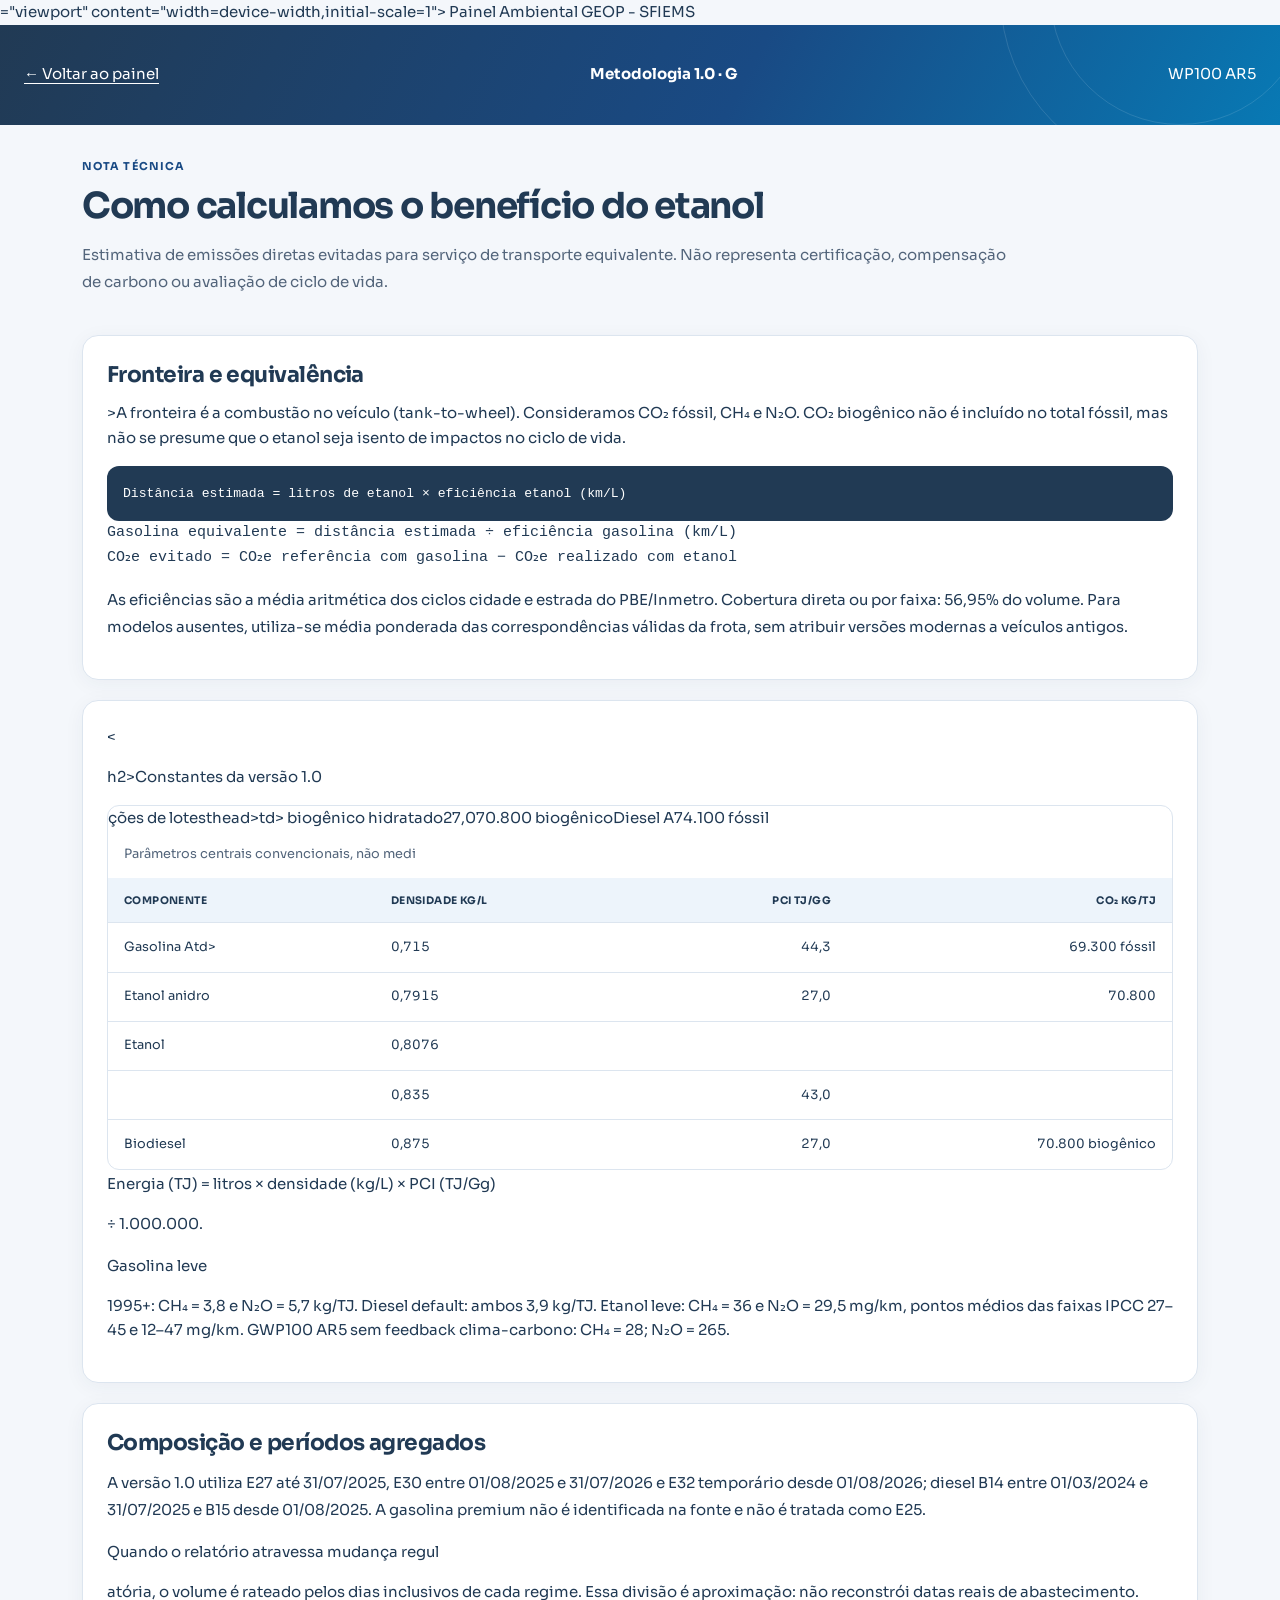
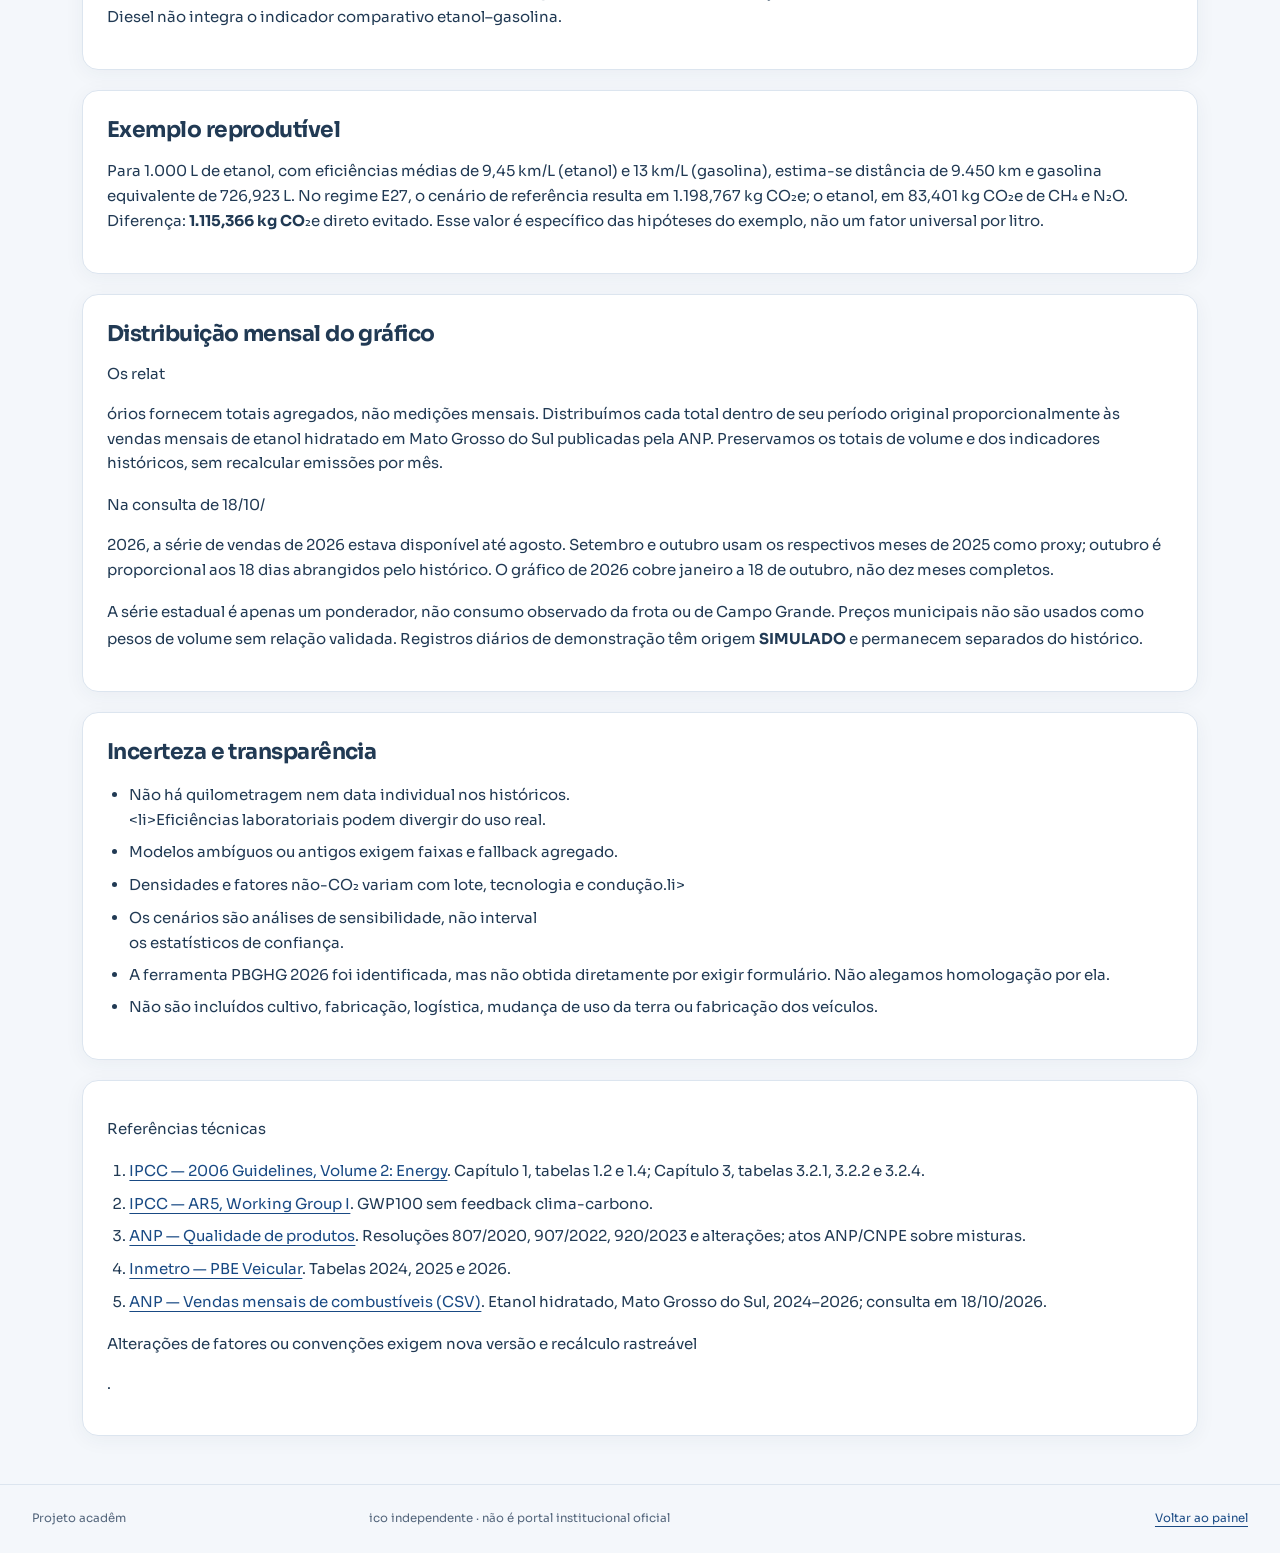
==== metodologia.html @ 782fe870 "Publica painel ambiental com identidade FIEMS e indicadores versionados" ====
<!doctype html>
<html lang="pt-BR">
<head>
  <meta charset="utf-8">
  <meta name</head>="viewport" content="width=device-width,initial-scale=1">
  <title>Metodologia ·</title> Painel Ambiental GEOP - SFIEMS</title>
  <link rel="stylesheet" href="assets/styles.css">
</head>
<body class="methodology-page">
<a class="skip-link" href="#conteudo">Ir para o conteúdo</a>
<header class="site-header"><a href="./">← Voltar ao painel</a><strong>Metodologia 1.0 · G</strong>WP100 AR5</strong></header>
<main id="conteudo">
  <section class="intro"><div><p class="eyebrow">Nota técnica</p><h1>Como calculamos o benefício do etanol</h1><p class="lede">Estimativa de emissões</h1> diretas evitadas para serviço de transporte equivalente. Não representa certificação, compensação de carbono ou avaliação de ciclo de vida.</p></div></section>
  <section class="table-section"><h2>Fronteira e equivalência</h2><p</h2>>A fronteira é a combustão no veículo (tank-to-wheel). Consideramos CO₂ fóssil, CH₄ e N₂O. CO₂ biogênico não é incluído no total fóssil, mas não se presume que o etanol seja isento de impactos no ciclo de vida.</p><pre><code>Distância estimada = litros de etanol × eficiência etanol (km/L)
</code>Gasolina equivalente = distância estimada ÷ eficiência gasolina (km/L)
CO₂e evitado = CO₂e referência com gasolina − CO₂e realizado com etanol</code></pre><p>As eficiências são a média aritmética dos ciclos cidade e estrada do PBE/Inmetro. Cobertura direta ou por faixa: 56,95% do volume. Para modelos ausentes, utiliza-se média ponderada das correspondências válidas da frota, sem atribuir versões modernas a veículos antigos.</p></section>
  <section class="table-section"><</p>h2>Constantes da versão 1.0</h2><div class="table-wrap" tabindex="0" aria-label="Tabela de constantes rolável"><table><caption>Parâmetros centrais convencionais, não medi</caption>ções de lotes</caption><thead><tr><th>Componente</th><th>Densidade kg/L</th><th>PCI TJ/Gg</th><th>CO₂ kg/TJ</th></tr></</th></th></th>thead><tbody><tr><td>Gasolina A</</td>td><td>0,715</td><td>44,3</</td></td>td><td>69.300 fóssil</td></tr><tr><td>Etanol anidro</td><td>0,7915</td></td></td></td><td>27,0</td><td>70.800</td></td> biogênico</td></tr><tr><td>Etanol</td> hidratado</td><td>0,8076</td><td></td></td>27,0</td><td></td>70.800 biogênico</td></tr><tr><td></td>Diesel A</td><td>0,835</td><td>43,0</td><td></td></td></td>74.100 fóssil</td></tr><tr><td>Biodiesel</td><td>0,875</td><td>27,0</td><td>70.800 biogênico</td></tr></tbody></table></div><p>Energia (TJ) = litros × densidade (kg/L) × PCI (TJ/Gg)</td></td></td></p> ÷ 1.000.000.</p><p>Gasolina leve </p>1995+: CH₄ = 3,8 e N₂O = 5,7 kg/TJ. Diesel default: ambos 3,9 kg/TJ. Etanol leve: CH₄ = 36 e N₂O = 29,5 mg/km, pontos médios das faixas IPCC 27–45 e 12–47 mg/km. GWP100 AR5 sem feedback clima-carbono: CH₄ = 28; N₂O = 265.</p></section>
  <section class="table-section"><h2>Composição e períodos agregados</h2><p>A versão 1.0 utiliza E27 até 31/07/2025, E30 entre </h2>01/08/2025 e 31/07/2026 e E32 temporário desde 01/08/2026; diesel B14 entre 01/03/2024 e 31/07/2025 e B15 desde 01/08/2025. A gasolina premium não é identificada na fonte e não é tratada como E25.</p><p>Quando o relatório atravessa mudança regul</p>atória, o volume é rateado pelos dias inclusivos de cada regime. Essa divisão é aproximação: não reconstrói datas reais de abastecimento. Diesel não integra o indicador comparativo etanol–gasolina.</p></section>
  <section class="table-section"><h2>Exemplo reprodutível</h2><p></h2></p>Para 1.000 L de etanol, com eficiências médias de 9,45 km/L (etanol) e 13 km/L (gasolina), estima-se distância de 9.450 km e gasolina equivalente de 726,923 L. No regime E27, o cenário de referência resulta em 1.198,767 kg CO₂e; o etanol, em 83,401 kg CO₂e de CH₄ e N₂O. Diferença: <strong>1.115,366 kg CO</strong>₂e direto evitado</strong>. Esse valor é específico das hipóteses do exemplo, não um fator universal por litro.</p></section>
  <section class="table-section"><h2>Distribuição mensal do gráfico</h2><p>Os relat</h2></p>órios fornecem totais agregados, não medições mensais. Distribuímos cada total dentro de seu período original proporcionalmente às vendas mensais de etanol hidratado em Mato Grosso do Sul publicadas pela ANP. Preservamos os totais de volume e dos indicadores históricos, sem recalcular emissões por mês.</p><p>Na consulta de 18/10/</p>2026, a série de vendas de 2026 estava disponível até agosto. Setembro e outubro usam os respectivos meses de 2025 como proxy; outubro é proporcional aos 18 dias abrangidos pelo histórico. O gráfico de 2026 cobre janeiro a 18 de outubro, não dez meses completos.</p><p>A série estadual é apenas um ponderador, não consumo observado da frota ou de Campo Grande. Preços municipais não são usados como pesos de volume sem relação validada. Registros diários de demonstração têm origem <strong>SIMULADO</strong> e permanec</strong>em separados do histórico.</p></section>
  <section class="table-section"><h2>Incerteza e transparência</h2><ul><li>Não há quilometragem nem data individual nos históricos.</li><</h2></li>li>Eficiências laboratoriais podem divergir do uso real.</li><li>Modelos ambíguos ou antigos exigem faixas e fallback agregado.</li><li>Densidades e fatores não-CO₂ variam com lote, tecnologia e condução.</</li>li><li>Os cenários são análises de sensibilidade, não interval</li>os estatísticos de confiança.</li><li>A ferramenta PBGHG 2026 foi identificada, mas não obtida diretamente por exigir formulário. Não alegamos homologação por ela.</li><li>Não são incluídos cultivo, fabricação, logística, mudança de uso da terra ou fabricação dos veículos.</li></ul></section>
  <section class="table-section"><h2></li></h2>Referências técnicas</h2><ol><li><a href="https://www.ipcc-nggip.iges.or.jp/public/2006gl/vol2.html">IPCC — 2006 Guidelines, Volume 2: Energy</a>. Capítulo 1, tabelas 1.2 e 1.4; Capítulo 3, tabelas 3.2.1, 3.2.2 e 3.2.4.</li><li><a href="https://www.ipcc.ch/report/ar5/wg1/">IPCC — AR5, Working Group I</a>. GWP100 sem feedback clima-carbono.</li><li><a href="https://www.gov.br/anp/pt-br/assuntos/qualidade-de-produtos">ANP — Qualidade de produtos</a>. Resoluções 807/2020, 907/2022, 920/2023 e alterações; atos ANP/CNPE sobre misturas.</li><li><a href="https://www.gov.br/inmetro/pt-br/assuntos/avaliacao-da-conformidade/programa-brasileiro-de-etiquetagem/tabelas-de-eficiencia-energetica/veiculos-automotivos">Inmetro — PBE Veicular</a>. Tabelas 2024, 2025 e 2026.</li><li><a href="https://www.gov.br/anp/pt-br/centrais-de-conteudo/dados-abertos/arquivos/vdpb/vendas-derivados-petroleo-e-etanol/vendas-combustiveis-m3-1990-2025.csv">ANP — Vendas mensais de combustíveis (CSV)</a>. Etanol hidratado, Mato Grosso do Sul, 2024–2026; consulta em 18/10/2026.</li></ol><p>Alterações de fatores ou convenções exigem nova versão e recálculo rastreável</p>.</p></section>
</main>
<footer><p>Projeto acadêm</p>ico independente · não é portal institucional oficial</p><a href="./">Voltar ao painel</a></footer>
</body>
</html>
---- assets/styles.css ----
@font-face {
  font-family: "Sora";
  src: url("fonts/sora/sora-latin-ext.woff2") format("woff2");
  font-style: normal;
  font-weight: 300 800;
  font-display: swap;
  unicode-range: U+0100-02BA, U+02BD-02C5, U+02C7-02CC, U+02CE-02D7, U+02DD-02FF, U+0304, U+0308, U+0329, U+1D00-1DBF, U+1E00-1E9F, U+1EF2-1EFF, U+2020, U+20A0-20AB, U+20AD-20C0, U+2113, U+2C60-2C7F, U+A720-A7FF;
}

@font-face {
  font-family: "Sora";
  src: url("fonts/sora/sora-latin.woff2") format("woff2");
  font-style: normal;
  font-weight: 300 800;
  font-display: swap;
  unicode-range: U+0000-00FF, U+0131, U+0152-0153, U+02BB-02BC, U+02C6, U+02DA, U+02DC, U+0304, U+0308, U+0329, U+2000-206F, U+20AC, U+2122, U+2191, U+2193, U+2212, U+2215, U+FEFF, U+FFFD;
}

:root {
  color-scheme: light;
  --font-sans: "Sora", "Segoe UI", Arial, sans-serif;
  --ink: #213a54;
  --muted: #53657b;
  --paper: #f4f7fb;
  --surface: #fff;
  --soft: #edf4fb;
  --blue: #194a84;
  --accent: #0879b4;
  /* Preserve the existing chart palette hooks. */
  --green: #194a84;
  --green-2: #0879b4;
  --ochre: #946015;
  --line: #dce5ef;
  --focus: #0879b4;
  --max: 1440px;
  --radius: 16px;
  --shadow: 0 4px 20px rgb(33 58 84 / 5%);
}

*, *::before, *::after { box-sizing: border-box; }
html { scroll-behavior: smooth; scroll-padding-top: 1.5rem; }
body {
  margin: 0;
  background: var(--paper);
  color: var(--ink);
  font-family: var(--font-sans);
  font-size: .9375rem;
  line-height: 1.65;
  -webkit-font-smoothing: antialiased;
}
[hidden] { display: none !important; }
h1, h2, h3, p { margin-top: 0; }
h1, h2, h3 { font-family: var(--font-sans); text-wrap: balance; }
h1 {
  max-width: 960px;
  margin-bottom: .8rem;
  font-size: clamp(1.65rem, 2.8vw, 2.6rem);
  font-weight: 700;
  line-height: 1.22;
  letter-spacing: -.035em;
}
h2 { margin-bottom: .75rem; font-size: clamp(1.2rem, 1.7vw, 1.65rem); line-height: 1.35; letter-spacing: -.025em; }
h3 { font-size: 1rem; line-height: 1.45; }
a { color: var(--blue); text-underline-offset: 4px; overflow-wrap: anywhere; }
a:hover { text-decoration-thickness: 2px; }
button, select, input, textarea { font: inherit; }
button, select { min-height: 48px; border-radius: 12px; }
button {
  padding: .65rem 1.15rem;
  border: 1px solid var(--blue);
  background: var(--blue);
  color: #fff;
  font-weight: 600;
  cursor: pointer;
  transition: background-color 150ms ease, border-color 150ms ease;
}
button:hover:not(:disabled) { background: var(--ink); border-color: var(--ink); }
button:disabled, select:disabled { opacity: .6; cursor: not-allowed; }
select {
  max-width: 100%;
  padding: .65rem 2.25rem .65rem .9rem;
  border: 1px solid #b9c9db;
  background: #f8fafc;
  color: var(--ink);
}
:focus-visible { outline: 3px solid var(--focus); outline-offset: 4px; }
.skip-link {
  position: fixed;
  top: -6rem;
  left: 1rem;
  z-index: 30;
  padding: .8rem 1rem;
  border-radius: 10px;
  background: #fff;
  color: var(--ink);
  box-shadow: var(--shadow);
}
.skip-link:focus { top: 1rem; }

.site-header {
  position: relative;
  isolation: isolate;
  display: flex;
  flex-wrap: wrap;
  align-items: center;
  justify-content: space-between;
  gap: 1rem 2rem;
  overflow: hidden;
  min-height: 100px;
  padding: 1.3rem max(1.5rem, calc((100% - var(--max)) / 2 + 2rem));
  background: linear-gradient(118deg, #213a54 0%, #194a84 58%, #0879b4 100%);
  color: #fff;
}
.site-header::before, .site-header::after {
  content: "";
  position: absolute;
  z-index: -1;
  pointer-events: none;
  width: 260px;
  height: 260px;
  right: -30px;
  top: -160px;
  border: 1px solid rgb(255 255 255 / 12%);
  border-radius: 50%;
}
.site-header::after { width: 360px; height: 360px; right: -80px; top: -210px; }
.site-header a { color: #fff; }
.site-header :focus-visible { outline-color: #fff; }
.brand { display: flex; align-items: center; gap: .8rem; min-width: 0; }
.brand-mark {
  display: grid;
  place-items: center;
  flex: none;
  width: 44px;
  height: 44px;
  border: 1px solid rgb(255 255 255 / 30%);
  border-radius: 12px;
  background: rgb(255 255 255 / 10%);
  color: #fff;
  font-weight: 700;
}
.brand div { display: flex; flex-direction: column; min-width: 0; }
.brand strong { font-size: .95rem; }
.brand div > span { margin-top: .15rem; color: #e0edf8; font-size: .72rem; }
nav, .nav { display: flex; flex-wrap: wrap; gap: .35rem 1.25rem; }
nav a, .nav a { padding: .4rem 0; font-size: .82rem; font-weight: 600; text-decoration: none; }
nav a:hover, .nav a:hover { text-decoration: underline; }
main { max-width: var(--max); margin: auto; padding: 0 2rem 3rem; }
main > *, .intro > *, .analysis-grid > *, .lead-charts > *, .section-heading > *, .methodology > *, .details-grid > * { min-width: 0; }
section[id] { scroll-margin-top: 1.5rem; }
.intro {
  display: grid;
  grid-template-columns: minmax(0, 2.4fr) minmax(230px, 1fr);
  align-items: center;
  gap: 2rem;
  padding: 1.8rem 0 1.4rem;
}
.eyebrow { margin-bottom: .5rem; color: var(--blue); font-size: .68rem; font-weight: 700; letter-spacing: .1em; text-transform: uppercase; }
.lede { max-width: 85ch; margin-bottom: 0; color: var(--muted); font-size: .94rem; }
.status-note { display: flex; gap: .7rem; padding: .9rem 1rem; border: 1px solid var(--line); border-radius: 12px; background: var(--surface); }
.status-note strong { font-size: .82rem; }
.status-note p { margin: .25rem 0 0; color: var(--muted); font-size: .75rem; }
.status-dot { flex: none; width: 9px; height: 9px; margin-top: .5rem; border-radius: 50%; background: var(--accent); }

.filter-bar {
  display: grid;
  grid-template-columns: auto repeat(3, minmax(130px, 1fr)) auto;
  align-items: end;
  gap: .9rem;
  padding: 1rem 1.25rem;
  border: 1px solid var(--line);
  border-radius: var(--radius);
  background: var(--surface);
  box-shadow: var(--shadow);
}
.filter-bar h2 { align-self: center; margin: 0 .5rem 0 0; font-size: .9rem; }
.filter-bar label, .chart-controls label { color: var(--muted); font-size: .75rem; font-weight: 600; }
.filter-bar select { display: block; width: 100%; margin-top: .35rem; font-size: .85rem; }
.filter-bar button { font-size: .8rem; }
.kpis { display: grid; grid-template-columns: repeat(4, minmax(0, 1fr)); gap: 1rem; margin-top: 1rem; }
.kpis article { min-width: 0; padding: 1.1rem 1.25rem; border: 1px solid var(--line); border-radius: var(--radius); background: var(--surface); box-shadow: var(--shadow); }
.kpis p { margin-bottom: .7rem; color: var(--muted); font-size: .73rem; font-weight: 600; }
.kpis strong { display: block; margin: .6rem 0 .35rem; font-size: clamp(1.4rem, 2.3vw, 2.15rem); font-weight: 700; line-height: 1.2; letter-spacing: -.04em; font-variant-numeric: tabular-nums; overflow-wrap: anywhere; }
.kpis span { color: var(--muted); font-size: .7rem; }
.kpis .primary-kpi { border-color: var(--blue); background: linear-gradient(118deg, var(--ink), var(--blue)); color: #fff; }
.kpis .primary-kpi p, .kpis .primary-kpi span { color: #e0edf8; }
.analysis-grid { display: grid; grid-template-columns: minmax(0, 2.2fr) minmax(260px, 1fr); gap: 1.25rem; margin-top: 1.25rem; align-items: start; }
.lead-charts { display: grid; grid-template-columns: repeat(2, minmax(0, 1fr)); gap: 1.25rem; margin-top: 1.25rem; }
.lead-charts > .analysis-grid { grid-column: 1 / -1; margin-top: 0; }
.chart-panel, .context-panel, .entity-section, .simulation-section, .table-section, .methodology {
  padding: 1.5rem;
  border: 1px solid var(--line);
  border-radius: var(--radius);
  background: var(--surface);
  box-shadow: var(--shadow);
}
.section-heading { display: flex; align-items: flex-start; justify-content: space-between; gap: 1rem; }
.section-heading h2 { margin-bottom: .5rem; }
.section-heading > div:first-child { padding-left: .8rem; border-left: 3px solid var(--accent); }
.section-heading > p { max-width: 36ch; margin-bottom: 0; color: var(--muted); font-size: .8rem; }
.chart-summary { color: var(--blue); font-size: .85rem; font-weight: 700; text-align: right; font-variant-numeric: tabular-nums; overflow-wrap: anywhere; }
.chart-controls { display: flex; flex-wrap: wrap; align-items: center; gap: .6rem 1rem; margin-top: .75rem; }
.chart-controls select { width: auto; min-width: 130px; font-size: .82rem; }
.chart-controls label select { display: block; margin-top: .3rem; }
.chart { min-width: 0; min-height: 250px; margin: 1rem 0; }
.chart svg { display: block; width: 100%; height: auto; }
.chart text { fill: var(--muted); font-family: var(--font-sans); font-size: 12px; }
.chart .bar { fill: var(--blue); }
.chart .grid { stroke: var(--line); stroke-width: 1; }
.chart-note, .monthly-label { color: var(--muted); font-size: .76rem; line-height: 1.65; }
.chart-note { margin: .75rem 0 0; }
.monthly-label { display: block; margin: .5rem 0; font-weight: 600; }
.legend { display: flex; flex-wrap: wrap; gap: .5rem 1rem; color: var(--muted); font-size: .75rem; }
.swatch { display: inline-block; width: 18px; height: 8px; margin-right: .5rem; border-radius: 3px; background: var(--accent); }
.swatch.historical { background: var(--blue); }
.context-panel { background: #f0f6fc; }
.context-panel p, .context-panel a { font-size: .83rem; }
.context-panel dl { margin: 1.25rem 0; }
.context-panel dl div { padding: .65rem 0; border-bottom: 1px solid var(--line); }
dt { color: var(--muted); font-size: .68rem; letter-spacing: .06em; text-transform: uppercase; }
dd { margin: .2rem 0 0; font-size: .85rem; font-weight: 600; overflow-wrap: anywhere; }
.entity-section, .simulation-section, .table-section, .methodology { margin-top: 1.25rem; }
.entity-bars { display: grid; gap: 1rem; margin-top: 1.25rem; }
.entity-row { display: grid; grid-template-columns: 90px minmax(0, 1fr) 120px; align-items: center; gap: 1rem; font-size: .82rem; }
.entity-track { height: 14px; overflow: hidden; border-radius: 20px; background: var(--soft); }
.entity-fill { height: 100%; max-width: 100%; border-radius: inherit; background: linear-gradient(90deg, var(--blue), var(--accent)); }
.entity-value { text-align: right; font-weight: 600; font-variant-numeric: tabular-nums; overflow-wrap: anywhere; }
.simulation-section { display: grid; grid-template-columns: minmax(0, 1.4fr) minmax(0, 1fr); gap: 1.25rem; }
.simulation-section > div { min-width: 0; }
.simulation-state { display: flex; flex-direction: column; justify-content: center; padding-left: 1.5rem; border-left: 1px solid var(--line); }
.simulation-state span { margin-top: .4rem; color: var(--muted); font-size: .8rem; }
.disclaimer { grid-column: 1 / -1; margin: 0; padding: .9rem 1rem; border: 1px solid #eedbb9; border-radius: 12px; background: #fff8eb; color: #70480f; font-size: .8rem; }
.badge-simulado { display: inline-flex; align-items: center; width: fit-content; max-width: 100%; padding: .2rem .6rem; border: 1px solid #e5cd9e; border-radius: 999px; background: #fff4df; color: #70480f; font-size: .65rem; font-weight: 700; letter-spacing: .04em; vertical-align: middle; }

.table-wrap { max-width: 100%; overflow-x: auto; margin-top: 1rem; border: 1px solid var(--line); border-radius: 12px; overscroll-behavior-x: contain; }
table { width: 100%; border-collapse: collapse; font-size: .8rem; font-variant-numeric: tabular-nums; }
caption { padding: .8rem 1rem; text-align: left; color: var(--muted); }
th, td { padding: .85rem 1rem; border-bottom: 1px solid var(--line); text-align: right; white-space: nowrap; }
th { background: var(--soft); color: var(--ink); font-size: .65rem; font-weight: 700; letter-spacing: .04em; text-transform: uppercase; }
th:first-child, th:nth-child(2), td:first-child, td:nth-child(2) { text-align: left; }
tbody tr:last-child td { border-bottom: 0; }
tbody tr:hover { background: #f7faff; }
.daily-table { font-size: .75rem; }
.daily-table th, .daily-table td { padding: .7rem .9rem; }

.methodology { display: grid; grid-template-columns: minmax(0, 1fr) minmax(0, 1.5fr); gap: 2rem; }
.method-intro p:last-child { margin-bottom: 0; color: var(--muted); }
details { min-width: 0; border-top: 1px solid var(--line); }
summary { padding: 1rem 0; color: var(--blue); font-weight: 600; cursor: pointer; }
summary:hover { text-decoration: underline; text-underline-offset: 4px; }
.details-grid { display: grid; grid-template-columns: repeat(2, minmax(0, 1fr)); gap: 1.25rem; }
.details-grid > div { padding-top: 1rem; border-top: 1px solid var(--line); }
.details-grid p, .details-grid li { color: var(--muted); font-size: .82rem; }
ul, ol { padding-left: 1.4rem; }
li + li { margin-top: .35rem; }
code { display: block; max-width: 100%; padding: 1rem; border-radius: 12px; background: var(--ink); color: #fff; font-family: ui-monospace, Consolas, monospace; font-size: .82rem; line-height: 1.8; white-space: pre-wrap; overflow-wrap: anywhere; word-break: break-word; }
pre { max-width: 100%; white-space: pre-wrap; overflow-wrap: anywhere; }
.methodology-page main { max-width: 1180px; }
.methodology-page .intro { grid-template-columns: minmax(0, 1fr); }
.methodology-page .intro { padding: 2rem 0 1.25rem; }
.methodology-page .intro h1 { max-width: 100%; }
.methodology-page main > section { min-width: 0; overflow-wrap: anywhere; }
.methodology-page .methodology { display: block; }
.methodology-page main > section p, .methodology-page main > section li { line-height: 1.8; }
footer { display: flex; justify-content: space-between; gap: 1rem 2rem; max-width: var(--max); margin: auto; padding: 1.5rem 2rem; border-top: 1px solid var(--line); color: var(--muted); font-size: .73rem; }
footer p { margin-bottom: 0; }
.error-banner { position: fixed; z-index: 20; bottom: 1rem; left: 50%; transform: translateX(-50%); width: max-content; max-width: calc(100% - 2rem); padding: 1rem 1.25rem; border-radius: 12px; background: #9a2828; color: #fff; box-shadow: 0 4px 20px rgb(33 58 84 / 20%); overflow-wrap: anywhere; }

@media (max-width: 1100px) {
  .filter-bar { grid-template-columns: repeat(3, minmax(0, 1fr)); }
  .filter-bar h2 { grid-column: 1 / -1; }
  .filter-bar button { justify-self: start; }
  .intro { gap: 1.25rem; grid-template-columns: minmax(0, 2fr) minmax(220px, 1fr); }
  .kpis { gap: .75rem; }
  .kpis article { padding: 1rem; }
}
@media (max-width: 900px) {
  .intro, .analysis-grid, .lead-charts, .methodology { grid-template-columns: minmax(0, 1fr); }
  .intro { gap: 1rem; padding-top: 1.4rem; }
  .status-note { max-width: 100%; }
  .kpis { grid-template-columns: repeat(2, minmax(0, 1fr)); }
  .simulation-section { grid-template-columns: minmax(0, 1fr); }
  .simulation-state { padding: 1rem 0 0; border-left: 0; border-top: 1px solid var(--line); }
  .details-grid { grid-template-columns: minmax(0, 1fr); }
  .chart { min-height: 0; }
}
@media (max-width: 560px) {
  .site-header { padding: 1rem; gap: .75rem; }
  .brand-mark { width: 38px; height: 38px; }
  .brand strong { font-size: .84rem; }
  .brand div > span { font-size: .65rem; }
  nav, .nav { width: 100%; gap: .4rem 1rem; }
  nav a, .nav a { font-size: .75rem; }
  main { padding: 0 1rem 2rem; }
  .filter-bar { grid-template-columns: minmax(0, 1fr); padding: 1rem; }
  .filter-bar button { width: 100%; }
  .kpis { gap: .65rem; }
  .kpis article { padding: .9rem; }
  .kpis strong { font-size: clamp(1.15rem, 5vw, 1.6rem); }
  .kpis p, .kpis span { font-size: .65rem; }
  .chart-panel, .context-panel, .entity-section, .simulation-section, .table-section, .methodology { padding: 1rem; }
  .section-heading { flex-direction: column; gap: .5rem; }
  .chart-summary { text-align: left; }
  .chart-controls, .chart-controls label, .chart-controls select { width: 100%; }
  .entity-row { grid-template-columns: 65px minmax(0, 1fr); gap: .5rem .75rem; }
  .entity-value { grid-column: 2; text-align: left; }
  footer { flex-direction: column; padding: 1.25rem 1rem; }
}
@media (max-width: 360px) {
  .kpis { grid-template-columns: minmax(0, 1fr); }
}
@media (prefers-reduced-motion: reduce) {
  html { scroll-behavior: auto; }
  *, *::before, *::after {
    animation-duration: .01ms !important;
    animation-iteration-count: 1 !important;
    transition-duration: .01ms !important;
    scroll-behavior: auto !important;
  }
}
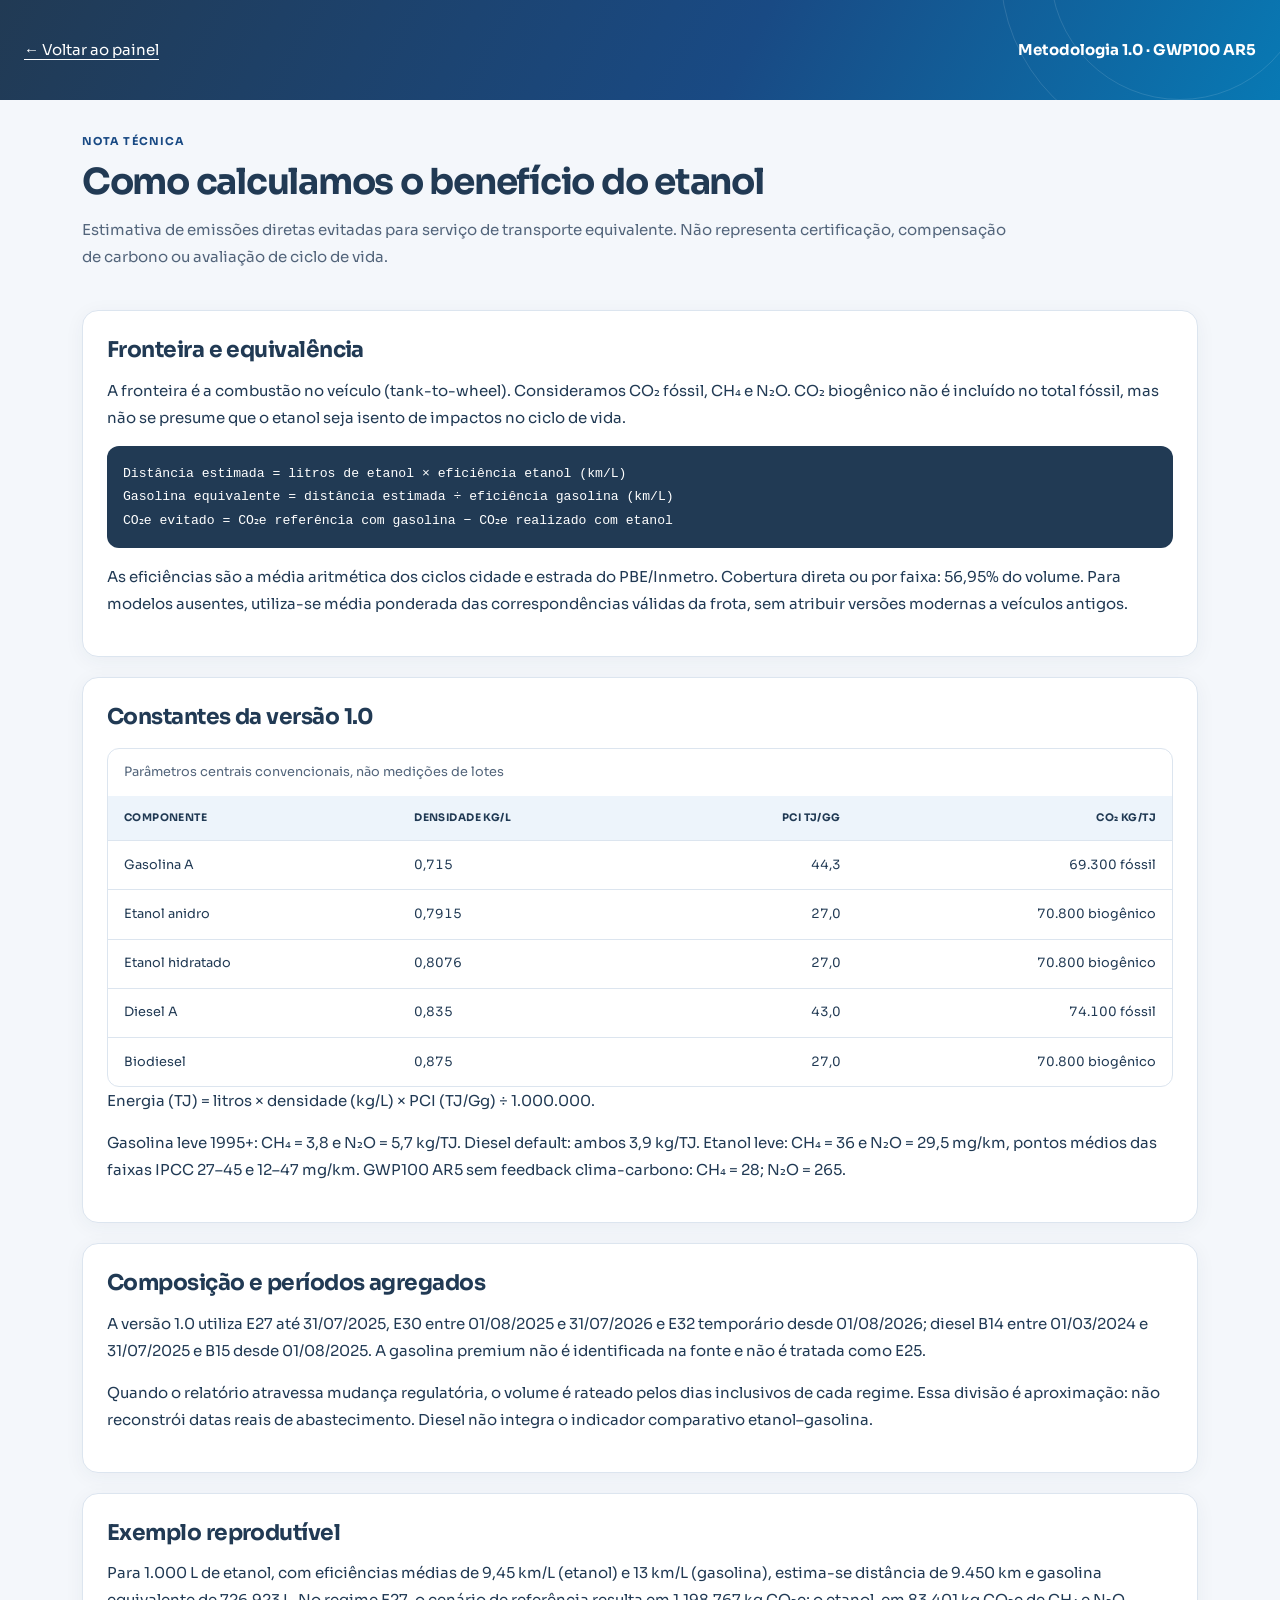
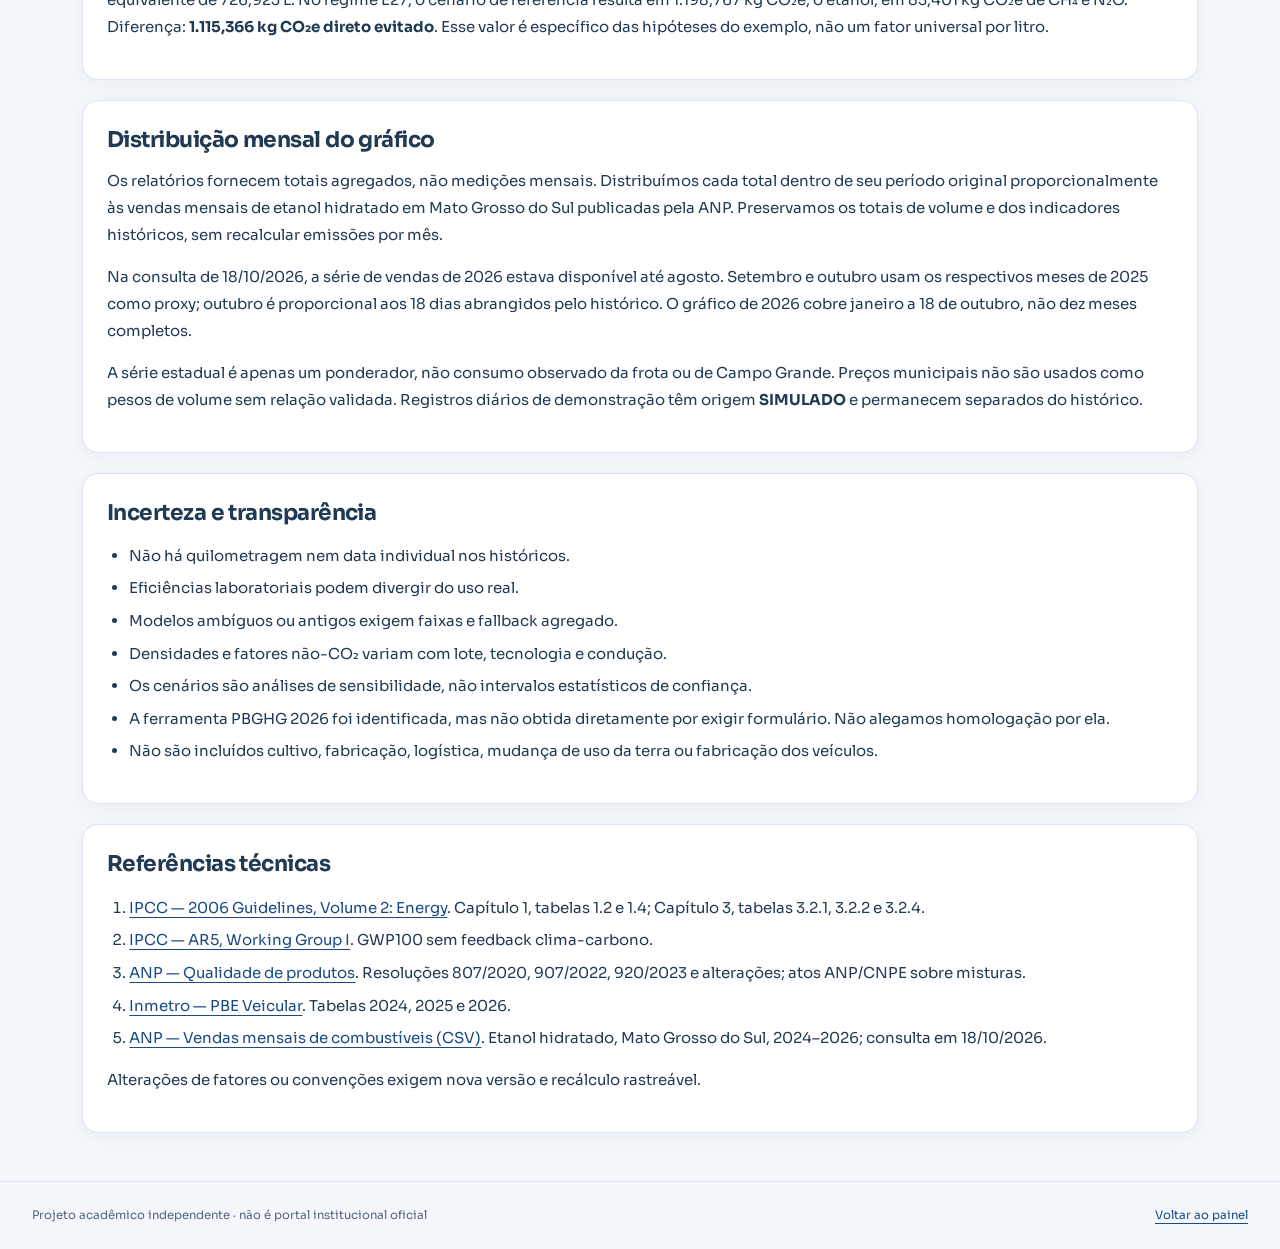
==== commit c5b3e773: "Corrige HTML corrompido e adiciona regressao estrutural de QA" ====
--- a/metodologia.html
+++ b/metodologia.html
@@ -2,25 +2,25 @@
 <html lang="pt-BR">
 <head>
   <meta charset="utf-8">
-  <meta name</head>="viewport" content="width=device-width,initial-scale=1">
-  <title>Metodologia ·</title> Painel Ambiental GEOP - SFIEMS</title>
+  <meta name="viewport" content="width=device-width,initial-scale=1">
+  <title>Metodologia · Painel Ambiental GEOP - SFIEMS</title>
   <link rel="stylesheet" href="assets/styles.css">
 </head>
 <body class="methodology-page">
 <a class="skip-link" href="#conteudo">Ir para o conteúdo</a>
-<header class="site-header"><a href="./">← Voltar ao painel</a><strong>Metodologia 1.0 · G</strong>WP100 AR5</strong></header>
+<header class="site-header"><a href="./">← Voltar ao painel</a><strong>Metodologia 1.0 · GWP100 AR5</strong></header>
 <main id="conteudo">
-  <section class="intro"><div><p class="eyebrow">Nota técnica</p><h1>Como calculamos o benefício do etanol</h1><p class="lede">Estimativa de emissões</h1> diretas evitadas para serviço de transporte equivalente. Não representa certificação, compensação de carbono ou avaliação de ciclo de vida.</p></div></section>
-  <section class="table-section"><h2>Fronteira e equivalência</h2><p</h2>>A fronteira é a combustão no veículo (tank-to-wheel). Consideramos CO₂ fóssil, CH₄ e N₂O. CO₂ biogênico não é incluído no total fóssil, mas não se presume que o etanol seja isento de impactos no ciclo de vida.</p><pre><code>Distância estimada = litros de etanol × eficiência etanol (km/L)
-</code>Gasolina equivalente = distância estimada ÷ eficiência gasolina (km/L)
+  <section class="intro"><div><p class="eyebrow">Nota técnica</p><h1>Como calculamos o benefício do etanol</h1><p class="lede">Estimativa de emissões diretas evitadas para serviço de transporte equivalente. Não representa certificação, compensação de carbono ou avaliação de ciclo de vida.</p></div></section>
+  <section class="table-section"><h2>Fronteira e equivalência</h2><p>A fronteira é a combustão no veículo (tank-to-wheel). Consideramos CO₂ fóssil, CH₄ e N₂O. CO₂ biogênico não é incluído no total fóssil, mas não se presume que o etanol seja isento de impactos no ciclo de vida.</p><pre><code>Distância estimada = litros de etanol × eficiência etanol (km/L)
+Gasolina equivalente = distância estimada ÷ eficiência gasolina (km/L)
 CO₂e evitado = CO₂e referência com gasolina − CO₂e realizado com etanol</code></pre><p>As eficiências são a média aritmética dos ciclos cidade e estrada do PBE/Inmetro. Cobertura direta ou por faixa: 56,95% do volume. Para modelos ausentes, utiliza-se média ponderada das correspondências válidas da frota, sem atribuir versões modernas a veículos antigos.</p></section>
-  <section class="table-section"><</p>h2>Constantes da versão 1.0</h2><div class="table-wrap" tabindex="0" aria-label="Tabela de constantes rolável"><table><caption>Parâmetros centrais convencionais, não medi</caption>ções de lotes</caption><thead><tr><th>Componente</th><th>Densidade kg/L</th><th>PCI TJ/Gg</th><th>CO₂ kg/TJ</th></tr></</th></th></th>thead><tbody><tr><td>Gasolina A</</td>td><td>0,715</td><td>44,3</</td></td>td><td>69.300 fóssil</td></tr><tr><td>Etanol anidro</td><td>0,7915</td></td></td></td><td>27,0</td><td>70.800</td></td> biogênico</td></tr><tr><td>Etanol</td> hidratado</td><td>0,8076</td><td></td></td>27,0</td><td></td>70.800 biogênico</td></tr><tr><td></td>Diesel A</td><td>0,835</td><td>43,0</td><td></td></td></td>74.100 fóssil</td></tr><tr><td>Biodiesel</td><td>0,875</td><td>27,0</td><td>70.800 biogênico</td></tr></tbody></table></div><p>Energia (TJ) = litros × densidade (kg/L) × PCI (TJ/Gg)</td></td></td></p> ÷ 1.000.000.</p><p>Gasolina leve </p>1995+: CH₄ = 3,8 e N₂O = 5,7 kg/TJ. Diesel default: ambos 3,9 kg/TJ. Etanol leve: CH₄ = 36 e N₂O = 29,5 mg/km, pontos médios das faixas IPCC 27–45 e 12–47 mg/km. GWP100 AR5 sem feedback clima-carbono: CH₄ = 28; N₂O = 265.</p></section>
-  <section class="table-section"><h2>Composição e períodos agregados</h2><p>A versão 1.0 utiliza E27 até 31/07/2025, E30 entre </h2>01/08/2025 e 31/07/2026 e E32 temporário desde 01/08/2026; diesel B14 entre 01/03/2024 e 31/07/2025 e B15 desde 01/08/2025. A gasolina premium não é identificada na fonte e não é tratada como E25.</p><p>Quando o relatório atravessa mudança regul</p>atória, o volume é rateado pelos dias inclusivos de cada regime. Essa divisão é aproximação: não reconstrói datas reais de abastecimento. Diesel não integra o indicador comparativo etanol–gasolina.</p></section>
-  <section class="table-section"><h2>Exemplo reprodutível</h2><p></h2></p>Para 1.000 L de etanol, com eficiências médias de 9,45 km/L (etanol) e 13 km/L (gasolina), estima-se distância de 9.450 km e gasolina equivalente de 726,923 L. No regime E27, o cenário de referência resulta em 1.198,767 kg CO₂e; o etanol, em 83,401 kg CO₂e de CH₄ e N₂O. Diferença: <strong>1.115,366 kg CO</strong>₂e direto evitado</strong>. Esse valor é específico das hipóteses do exemplo, não um fator universal por litro.</p></section>
-  <section class="table-section"><h2>Distribuição mensal do gráfico</h2><p>Os relat</h2></p>órios fornecem totais agregados, não medições mensais. Distribuímos cada total dentro de seu período original proporcionalmente às vendas mensais de etanol hidratado em Mato Grosso do Sul publicadas pela ANP. Preservamos os totais de volume e dos indicadores históricos, sem recalcular emissões por mês.</p><p>Na consulta de 18/10/</p>2026, a série de vendas de 2026 estava disponível até agosto. Setembro e outubro usam os respectivos meses de 2025 como proxy; outubro é proporcional aos 18 dias abrangidos pelo histórico. O gráfico de 2026 cobre janeiro a 18 de outubro, não dez meses completos.</p><p>A série estadual é apenas um ponderador, não consumo observado da frota ou de Campo Grande. Preços municipais não são usados como pesos de volume sem relação validada. Registros diários de demonstração têm origem <strong>SIMULADO</strong> e permanec</strong>em separados do histórico.</p></section>
-  <section class="table-section"><h2>Incerteza e transparência</h2><ul><li>Não há quilometragem nem data individual nos históricos.</li><</h2></li>li>Eficiências laboratoriais podem divergir do uso real.</li><li>Modelos ambíguos ou antigos exigem faixas e fallback agregado.</li><li>Densidades e fatores não-CO₂ variam com lote, tecnologia e condução.</</li>li><li>Os cenários são análises de sensibilidade, não interval</li>os estatísticos de confiança.</li><li>A ferramenta PBGHG 2026 foi identificada, mas não obtida diretamente por exigir formulário. Não alegamos homologação por ela.</li><li>Não são incluídos cultivo, fabricação, logística, mudança de uso da terra ou fabricação dos veículos.</li></ul></section>
-  <section class="table-section"><h2></li></h2>Referências técnicas</h2><ol><li><a href="https://www.ipcc-nggip.iges.or.jp/public/2006gl/vol2.html">IPCC — 2006 Guidelines, Volume 2: Energy</a>. Capítulo 1, tabelas 1.2 e 1.4; Capítulo 3, tabelas 3.2.1, 3.2.2 e 3.2.4.</li><li><a href="https://www.ipcc.ch/report/ar5/wg1/">IPCC — AR5, Working Group I</a>. GWP100 sem feedback clima-carbono.</li><li><a href="https://www.gov.br/anp/pt-br/assuntos/qualidade-de-produtos">ANP — Qualidade de produtos</a>. Resoluções 807/2020, 907/2022, 920/2023 e alterações; atos ANP/CNPE sobre misturas.</li><li><a href="https://www.gov.br/inmetro/pt-br/assuntos/avaliacao-da-conformidade/programa-brasileiro-de-etiquetagem/tabelas-de-eficiencia-energetica/veiculos-automotivos">Inmetro — PBE Veicular</a>. Tabelas 2024, 2025 e 2026.</li><li><a href="https://www.gov.br/anp/pt-br/centrais-de-conteudo/dados-abertos/arquivos/vdpb/vendas-derivados-petroleo-e-etanol/vendas-combustiveis-m3-1990-2025.csv">ANP — Vendas mensais de combustíveis (CSV)</a>. Etanol hidratado, Mato Grosso do Sul, 2024–2026; consulta em 18/10/2026.</li></ol><p>Alterações de fatores ou convenções exigem nova versão e recálculo rastreável</p>.</p></section>
+  <section class="table-section"><h2>Constantes da versão 1.0</h2><div class="table-wrap" tabindex="0" aria-label="Tabela de constantes rolável"><table><caption>Parâmetros centrais convencionais, não medições de lotes</caption><thead><tr><th>Componente</th><th>Densidade kg/L</th><th>PCI TJ/Gg</th><th>CO₂ kg/TJ</th></tr></thead><tbody><tr><td>Gasolina A</td><td>0,715</td><td>44,3</td><td>69.300 fóssil</td></tr><tr><td>Etanol anidro</td><td>0,7915</td><td>27,0</td><td>70.800 biogênico</td></tr><tr><td>Etanol hidratado</td><td>0,8076</td><td>27,0</td><td>70.800 biogênico</td></tr><tr><td>Diesel A</td><td>0,835</td><td>43,0</td><td>74.100 fóssil</td></tr><tr><td>Biodiesel</td><td>0,875</td><td>27,0</td><td>70.800 biogênico</td></tr></tbody></table></div><p>Energia (TJ) = litros × densidade (kg/L) × PCI (TJ/Gg) ÷ 1.000.000.</p><p>Gasolina leve 1995+: CH₄ = 3,8 e N₂O = 5,7 kg/TJ. Diesel default: ambos 3,9 kg/TJ. Etanol leve: CH₄ = 36 e N₂O = 29,5 mg/km, pontos médios das faixas IPCC 27–45 e 12–47 mg/km. GWP100 AR5 sem feedback clima-carbono: CH₄ = 28; N₂O = 265.</p></section>
+  <section class="table-section"><h2>Composição e períodos agregados</h2><p>A versão 1.0 utiliza E27 até 31/07/2025, E30 entre 01/08/2025 e 31/07/2026 e E32 temporário desde 01/08/2026; diesel B14 entre 01/03/2024 e 31/07/2025 e B15 desde 01/08/2025. A gasolina premium não é identificada na fonte e não é tratada como E25.</p><p>Quando o relatório atravessa mudança regulatória, o volume é rateado pelos dias inclusivos de cada regime. Essa divisão é aproximação: não reconstrói datas reais de abastecimento. Diesel não integra o indicador comparativo etanol–gasolina.</p></section>
+  <section class="table-section"><h2>Exemplo reprodutível</h2><p>Para 1.000 L de etanol, com eficiências médias de 9,45 km/L (etanol) e 13 km/L (gasolina), estima-se distância de 9.450 km e gasolina equivalente de 726,923 L. No regime E27, o cenário de referência resulta em 1.198,767 kg CO₂e; o etanol, em 83,401 kg CO₂e de CH₄ e N₂O. Diferença: <strong>1.115,366 kg CO₂e direto evitado</strong>. Esse valor é específico das hipóteses do exemplo, não um fator universal por litro.</p></section>
+  <section class="table-section"><h2>Distribuição mensal do gráfico</h2><p>Os relatórios fornecem totais agregados, não medições mensais. Distribuímos cada total dentro de seu período original proporcionalmente às vendas mensais de etanol hidratado em Mato Grosso do Sul publicadas pela ANP. Preservamos os totais de volume e dos indicadores históricos, sem recalcular emissões por mês.</p><p>Na consulta de 18/10/2026, a série de vendas de 2026 estava disponível até agosto. Setembro e outubro usam os respectivos meses de 2025 como proxy; outubro é proporcional aos 18 dias abrangidos pelo histórico. O gráfico de 2026 cobre janeiro a 18 de outubro, não dez meses completos.</p><p>A série estadual é apenas um ponderador, não consumo observado da frota ou de Campo Grande. Preços municipais não são usados como pesos de volume sem relação validada. Registros diários de demonstração têm origem <strong>SIMULADO</strong> e permanecem separados do histórico.</p></section>
+  <section class="table-section"><h2>Incerteza e transparência</h2><ul><li>Não há quilometragem nem data individual nos históricos.</li><li>Eficiências laboratoriais podem divergir do uso real.</li><li>Modelos ambíguos ou antigos exigem faixas e fallback agregado.</li><li>Densidades e fatores não-CO₂ variam com lote, tecnologia e condução.</li><li>Os cenários são análises de sensibilidade, não intervalos estatísticos de confiança.</li><li>A ferramenta PBGHG 2026 foi identificada, mas não obtida diretamente por exigir formulário. Não alegamos homologação por ela.</li><li>Não são incluídos cultivo, fabricação, logística, mudança de uso da terra ou fabricação dos veículos.</li></ul></section>
+  <section class="table-section"><h2>Referências técnicas</h2><ol><li><a href="https://www.ipcc-nggip.iges.or.jp/public/2006gl/vol2.html">IPCC — 2006 Guidelines, Volume 2: Energy</a>. Capítulo 1, tabelas 1.2 e 1.4; Capítulo 3, tabelas 3.2.1, 3.2.2 e 3.2.4.</li><li><a href="https://www.ipcc.ch/report/ar5/wg1/">IPCC — AR5, Working Group I</a>. GWP100 sem feedback clima-carbono.</li><li><a href="https://www.gov.br/anp/pt-br/assuntos/qualidade-de-produtos">ANP — Qualidade de produtos</a>. Resoluções 807/2020, 907/2022, 920/2023 e alterações; atos ANP/CNPE sobre misturas.</li><li><a href="https://www.gov.br/inmetro/pt-br/assuntos/avaliacao-da-conformidade/programa-brasileiro-de-etiquetagem/tabelas-de-eficiencia-energetica/veiculos-automotivos">Inmetro — PBE Veicular</a>. Tabelas 2024, 2025 e 2026.</li><li><a href="https://www.gov.br/anp/pt-br/centrais-de-conteudo/dados-abertos/arquivos/vdpb/vendas-derivados-petroleo-e-etanol/vendas-combustiveis-m3-1990-2025.csv">ANP — Vendas mensais de combustíveis (CSV)</a>. Etanol hidratado, Mato Grosso do Sul, 2024–2026; consulta em 18/10/2026.</li></ol><p>Alterações de fatores ou convenções exigem nova versão e recálculo rastreável.</p></section>
 </main>
-<footer><p>Projeto acadêm</p>ico independente · não é portal institucional oficial</p><a href="./">Voltar ao painel</a></footer>
+<footer><p>Projeto acadêmico independente · não é portal institucional oficial</p><a href="./">Voltar ao painel</a></footer>
 </body>
 </html>
--- a/assets/styles.css
+++ b/assets/styles.css
@@ -202,8 +202,9 @@
 .chart-controls { display: flex; flex-wrap: wrap; align-items: center; gap: .6rem 1rem; margin-top: .75rem; }
 .chart-controls select { width: auto; min-width: 130px; font-size: .82rem; }
 .chart-controls label select { display: block; margin-top: .3rem; }
-.chart { min-width: 0; min-height: 250px; margin: 1rem 0; }
-.chart svg { display: block; width: 100%; height: auto; }
+.chart { min-width: 0; min-height: 250px; margin: 1rem 0; overflow-x: auto; }
+.chart svg { display: block; width: 100%; min-width: 600px; height: auto; }
+#consulta-status { color: var(--muted); font-size: .8rem; }
 .chart text { fill: var(--muted); font-family: var(--font-sans); font-size: 12px; }
 .chart .bar { fill: var(--blue); }
 .chart .grid { stroke: var(--line); stroke-width: 1; }
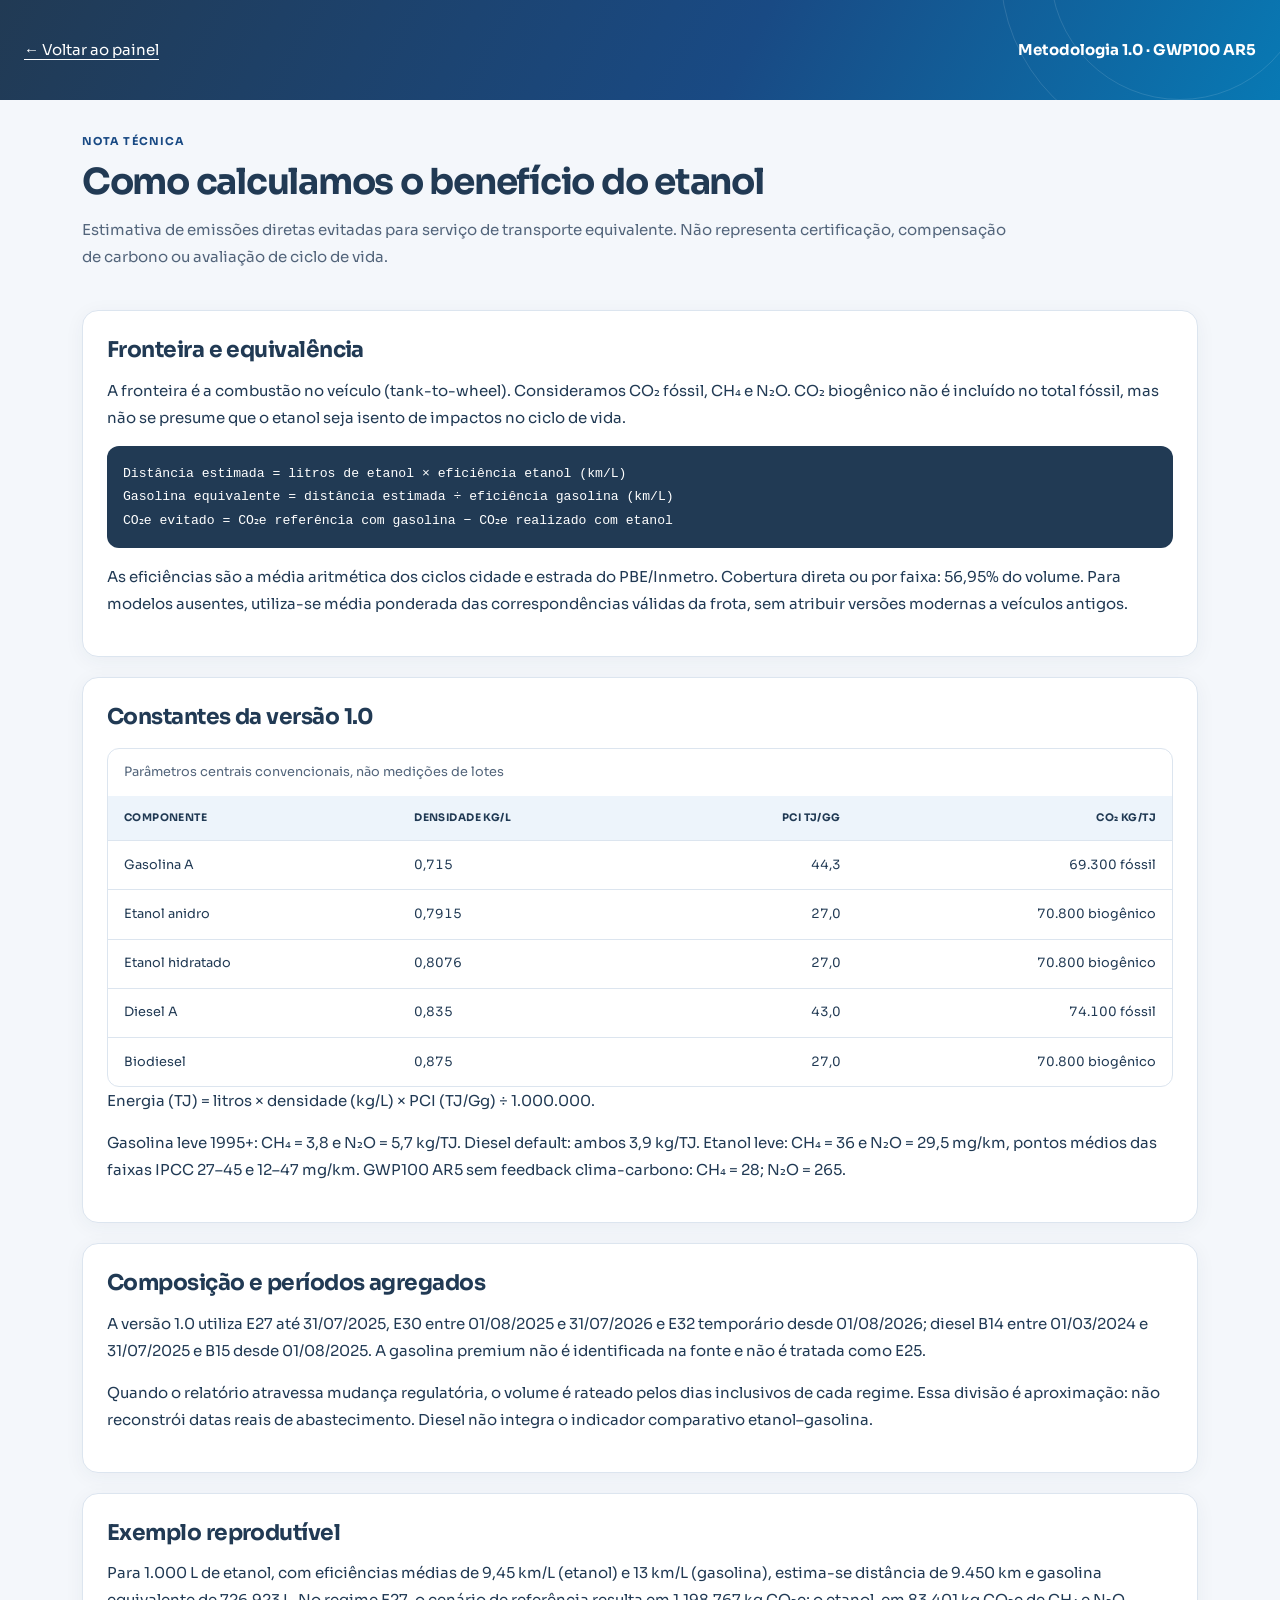
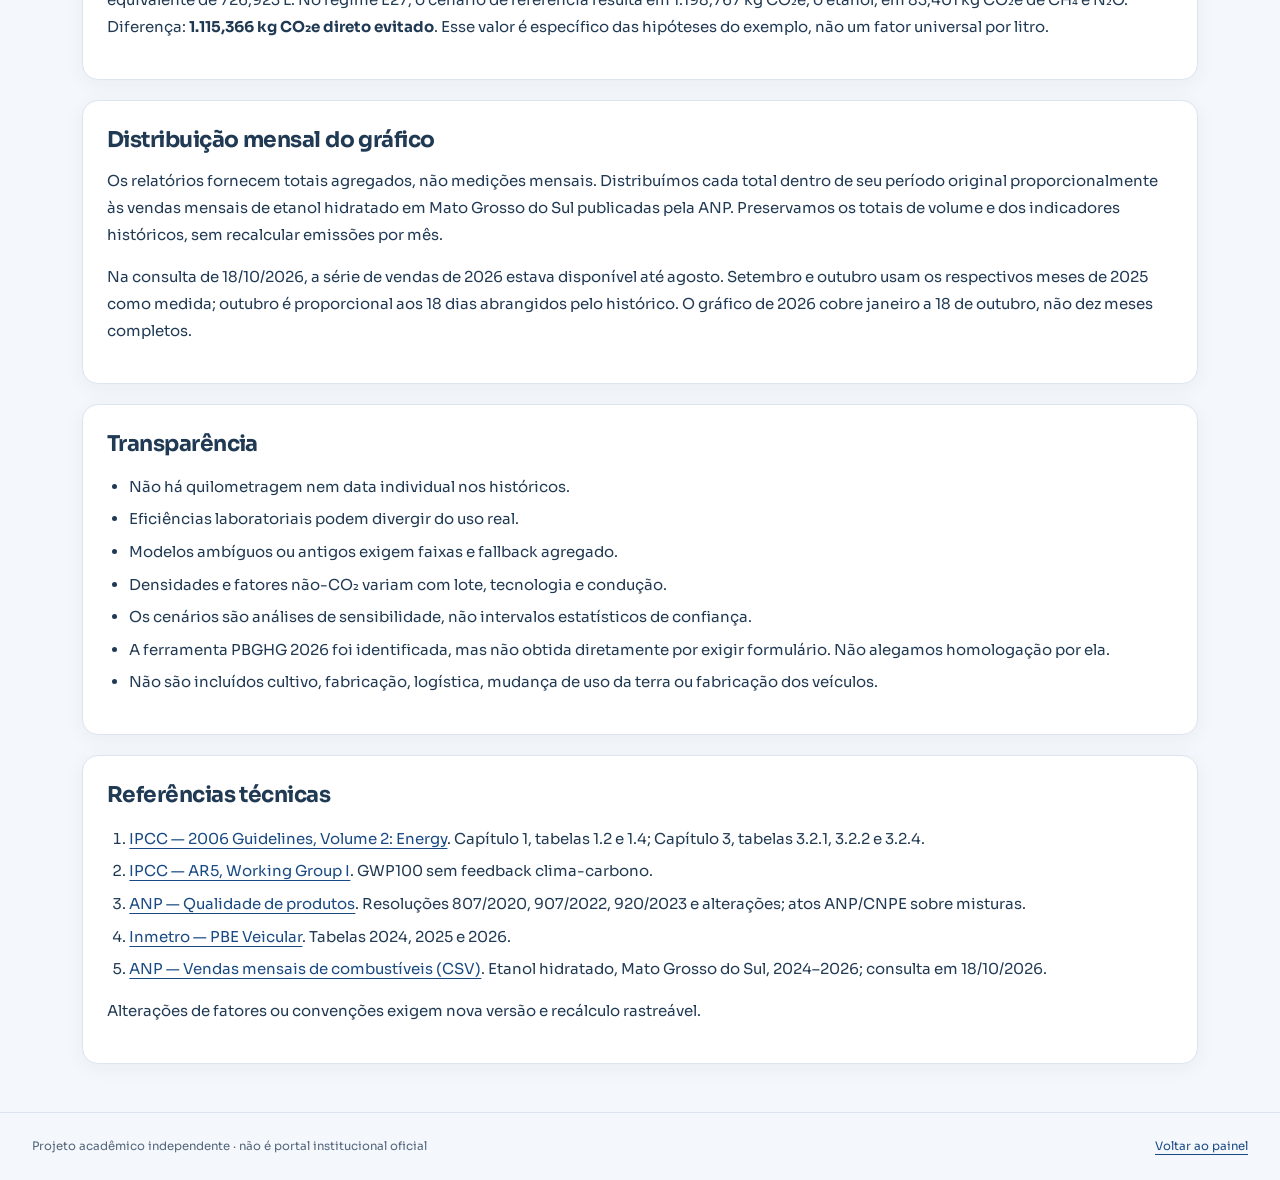
==== commit 955ca6f1: "Revise monthly distribution and transparency sections Updated sections on monthly distribution and t" ====
--- a/metodologia.html
+++ b/metodologia.html
@@ -17,8 +17,8 @@
   <section class="table-section"><h2>Constantes da versão 1.0</h2><div class="table-wrap" tabindex="0" aria-label="Tabela de constantes rolável"><table><caption>Parâmetros centrais convencionais, não medições de lotes</caption><thead><tr><th>Componente</th><th>Densidade kg/L</th><th>PCI TJ/Gg</th><th>CO₂ kg/TJ</th></tr></thead><tbody><tr><td>Gasolina A</td><td>0,715</td><td>44,3</td><td>69.300 fóssil</td></tr><tr><td>Etanol anidro</td><td>0,7915</td><td>27,0</td><td>70.800 biogênico</td></tr><tr><td>Etanol hidratado</td><td>0,8076</td><td>27,0</td><td>70.800 biogênico</td></tr><tr><td>Diesel A</td><td>0,835</td><td>43,0</td><td>74.100 fóssil</td></tr><tr><td>Biodiesel</td><td>0,875</td><td>27,0</td><td>70.800 biogênico</td></tr></tbody></table></div><p>Energia (TJ) = litros × densidade (kg/L) × PCI (TJ/Gg) ÷ 1.000.000.</p><p>Gasolina leve 1995+: CH₄ = 3,8 e N₂O = 5,7 kg/TJ. Diesel default: ambos 3,9 kg/TJ. Etanol leve: CH₄ = 36 e N₂O = 29,5 mg/km, pontos médios das faixas IPCC 27–45 e 12–47 mg/km. GWP100 AR5 sem feedback clima-carbono: CH₄ = 28; N₂O = 265.</p></section>
   <section class="table-section"><h2>Composição e períodos agregados</h2><p>A versão 1.0 utiliza E27 até 31/07/2025, E30 entre 01/08/2025 e 31/07/2026 e E32 temporário desde 01/08/2026; diesel B14 entre 01/03/2024 e 31/07/2025 e B15 desde 01/08/2025. A gasolina premium não é identificada na fonte e não é tratada como E25.</p><p>Quando o relatório atravessa mudança regulatória, o volume é rateado pelos dias inclusivos de cada regime. Essa divisão é aproximação: não reconstrói datas reais de abastecimento. Diesel não integra o indicador comparativo etanol–gasolina.</p></section>
   <section class="table-section"><h2>Exemplo reprodutível</h2><p>Para 1.000 L de etanol, com eficiências médias de 9,45 km/L (etanol) e 13 km/L (gasolina), estima-se distância de 9.450 km e gasolina equivalente de 726,923 L. No regime E27, o cenário de referência resulta em 1.198,767 kg CO₂e; o etanol, em 83,401 kg CO₂e de CH₄ e N₂O. Diferença: <strong>1.115,366 kg CO₂e direto evitado</strong>. Esse valor é específico das hipóteses do exemplo, não um fator universal por litro.</p></section>
-  <section class="table-section"><h2>Distribuição mensal do gráfico</h2><p>Os relatórios fornecem totais agregados, não medições mensais. Distribuímos cada total dentro de seu período original proporcionalmente às vendas mensais de etanol hidratado em Mato Grosso do Sul publicadas pela ANP. Preservamos os totais de volume e dos indicadores históricos, sem recalcular emissões por mês.</p><p>Na consulta de 18/10/2026, a série de vendas de 2026 estava disponível até agosto. Setembro e outubro usam os respectivos meses de 2025 como proxy; outubro é proporcional aos 18 dias abrangidos pelo histórico. O gráfico de 2026 cobre janeiro a 18 de outubro, não dez meses completos.</p><p>A série estadual é apenas um ponderador, não consumo observado da frota ou de Campo Grande. Preços municipais não são usados como pesos de volume sem relação validada. Registros diários de demonstração têm origem <strong>SIMULADO</strong> e permanecem separados do histórico.</p></section>
-  <section class="table-section"><h2>Incerteza e transparência</h2><ul><li>Não há quilometragem nem data individual nos históricos.</li><li>Eficiências laboratoriais podem divergir do uso real.</li><li>Modelos ambíguos ou antigos exigem faixas e fallback agregado.</li><li>Densidades e fatores não-CO₂ variam com lote, tecnologia e condução.</li><li>Os cenários são análises de sensibilidade, não intervalos estatísticos de confiança.</li><li>A ferramenta PBGHG 2026 foi identificada, mas não obtida diretamente por exigir formulário. Não alegamos homologação por ela.</li><li>Não são incluídos cultivo, fabricação, logística, mudança de uso da terra ou fabricação dos veículos.</li></ul></section>
+  <section class="table-section"><h2>Distribuição mensal do gráfico</h2><p>Os relatórios fornecem totais agregados, não medições mensais. Distribuímos cada total dentro de seu período original proporcionalmente às vendas mensais de etanol hidratado em Mato Grosso do Sul publicadas pela ANP. Preservamos os totais de volume e dos indicadores históricos, sem recalcular emissões por mês.</p><p>Na consulta de 18/10/2026, a série de vendas de 2026 estava disponível até agosto. Setembro e outubro usam os respectivos meses de 2025 como medida; outubro é proporcional aos 18 dias abrangidos pelo histórico. O gráfico de 2026 cobre janeiro a 18 de outubro, não dez meses completos.</p></section>
+  <section class="table-section"><h2>Transparência</h2><ul><li>Não há quilometragem nem data individual nos históricos.</li><li>Eficiências laboratoriais podem divergir do uso real.</li><li>Modelos ambíguos ou antigos exigem faixas e fallback agregado.</li><li>Densidades e fatores não-CO₂ variam com lote, tecnologia e condução.</li><li>Os cenários são análises de sensibilidade, não intervalos estatísticos de confiança.</li><li>A ferramenta PBGHG 2026 foi identificada, mas não obtida diretamente por exigir formulário. Não alegamos homologação por ela.</li><li>Não são incluídos cultivo, fabricação, logística, mudança de uso da terra ou fabricação dos veículos.</li></ul></section>
   <section class="table-section"><h2>Referências técnicas</h2><ol><li><a href="https://www.ipcc-nggip.iges.or.jp/public/2006gl/vol2.html">IPCC — 2006 Guidelines, Volume 2: Energy</a>. Capítulo 1, tabelas 1.2 e 1.4; Capítulo 3, tabelas 3.2.1, 3.2.2 e 3.2.4.</li><li><a href="https://www.ipcc.ch/report/ar5/wg1/">IPCC — AR5, Working Group I</a>. GWP100 sem feedback clima-carbono.</li><li><a href="https://www.gov.br/anp/pt-br/assuntos/qualidade-de-produtos">ANP — Qualidade de produtos</a>. Resoluções 807/2020, 907/2022, 920/2023 e alterações; atos ANP/CNPE sobre misturas.</li><li><a href="https://www.gov.br/inmetro/pt-br/assuntos/avaliacao-da-conformidade/programa-brasileiro-de-etiquetagem/tabelas-de-eficiencia-energetica/veiculos-automotivos">Inmetro — PBE Veicular</a>. Tabelas 2024, 2025 e 2026.</li><li><a href="https://www.gov.br/anp/pt-br/centrais-de-conteudo/dados-abertos/arquivos/vdpb/vendas-derivados-petroleo-e-etanol/vendas-combustiveis-m3-1990-2025.csv">ANP — Vendas mensais de combustíveis (CSV)</a>. Etanol hidratado, Mato Grosso do Sul, 2024–2026; consulta em 18/10/2026.</li></ol><p>Alterações de fatores ou convenções exigem nova versão e recálculo rastreável.</p></section>
 </main>
 <footer><p>Projeto acadêmico independente · não é portal institucional oficial</p><a href="./">Voltar ao painel</a></footer>
